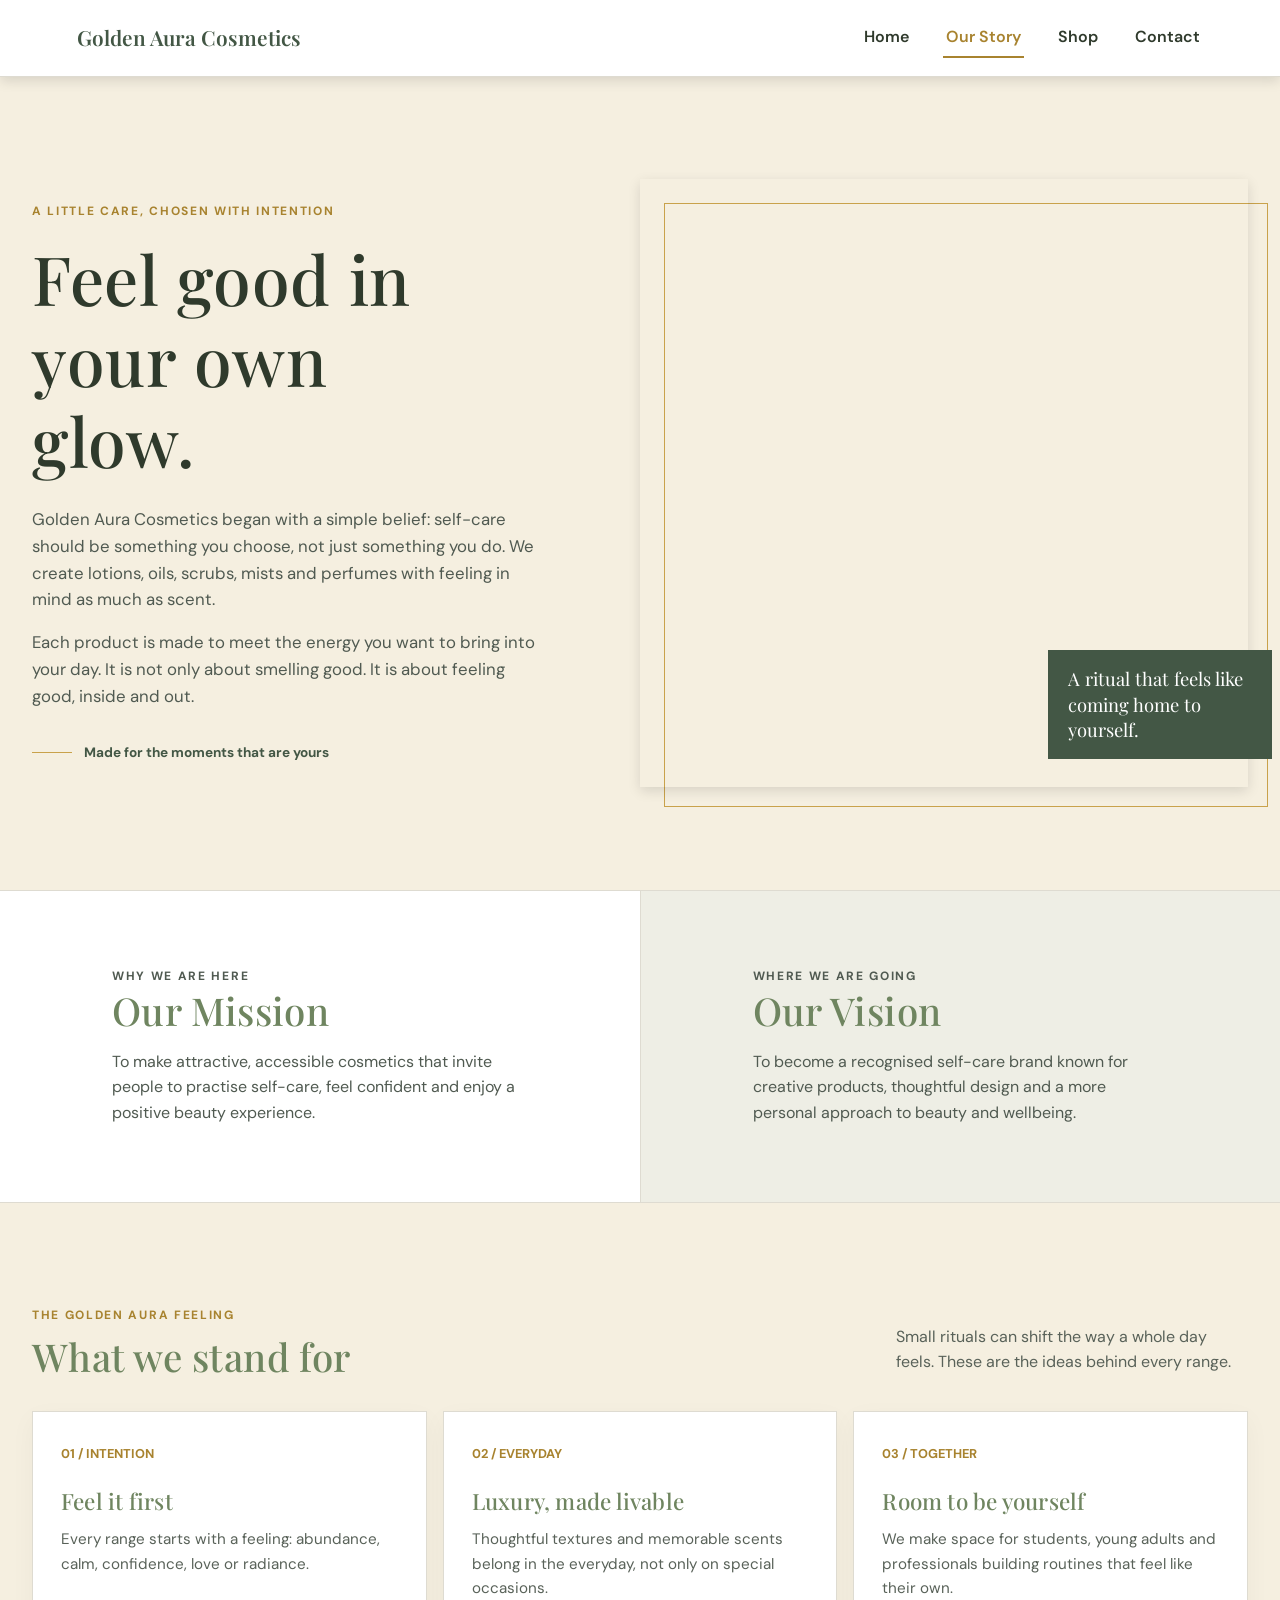
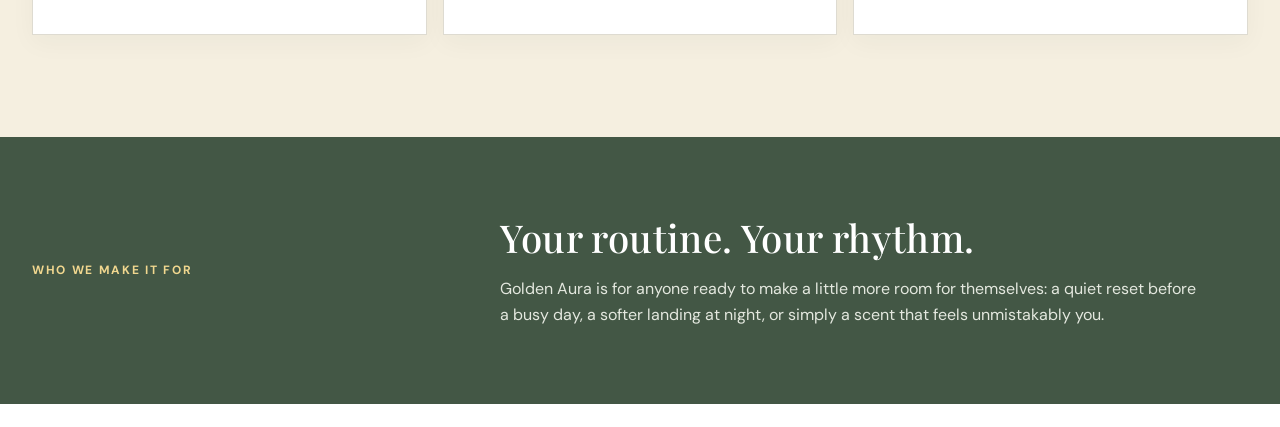
==== about.html @ 8b0e0ba7 "initial code" ====
<!DOCTYPE html>
<html lang="en">
<head>
  <meta charset="UTF-8">
  <meta name="viewport" content="width=device-width, initial-scale=1.0">
  <meta name="description" content="Meet Golden Aura Cosmetics and discover the intention behind our self-care rituals.">
  <title>Our Story | Golden Aura Cosmetics</title>
  <link rel="stylesheet" href="css/style.css">
</head>
<body>
  <header class="site-header">
    <a class="brand" href="Index.html">Golden Aura Cosmetics</a>
    <nav class="site-nav" aria-label="Main navigation">
      <ul>
        <li><a href="Index.html">Home</a></li>
        <li><a href="about.html" aria-current="page">Our Story</a></li>
        <li><a href="shop%20page.html">Shop</a></li>
        <li><a href="contact.html">Contact</a></li>
      </ul>
    </nav>
  </header>

  <main>
    <section class="story-hero" id="story" aria-labelledby="story-title">
      <div class="story-copy">
        <p class="eyebrow">A little care, chosen with intention</p>
        <h1 id="story-title">Feel good in your own glow.</h1>
        <p>Golden Aura Cosmetics began with a simple belief: self-care should be something you choose, not just something you do. We create lotions, oils, scrubs, mists and perfumes with feeling in mind as much as scent.</p>
        <p>Each product is made to meet the energy you want to bring into your day. It is not only about smelling good. It is about feeling good, inside and out.</p>
        <div class="hero-note">Made for the moments that are yours</div>
      </div>
      <figure class="story-image">
        <picture>
          <source media="(max-width: 480px)" srcset="https://images.unsplash.com/photo-1608571423902-eed4a5ad8108?auto=format&amp;fit=crop&amp;w=480&amp;q=80 480w, https://images.unsplash.com/photo-1608571423902-eed4a5ad8108?auto=format&amp;fit=crop&amp;w=720&amp;q=80 720w" sizes="calc(100vw - 2.5rem)">
          <source srcset="https://images.unsplash.com/photo-1608571423902-eed4a5ad8108?auto=format&amp;fit=crop&amp;w=800&amp;q=85 800w, https://images.unsplash.com/photo-1608571423902-eed4a5ad8108?auto=format&amp;fit=crop&amp;w=1200&amp;q=85 1200w, https://images.unsplash.com/photo-1608571423902-eed4a5ad8108?auto=format&amp;fit=crop&amp;w=1600&amp;q=85 1600w" sizes="(max-width: 768px) 42vw, 38vw">
          <img src="https://images.unsplash.com/photo-1608571423902-eed4a5ad8108?auto=format&amp;fit=crop&amp;w=1200&amp;q=85" alt="Amber serum bottle displayed in warm natural light" fetchpriority="high">
        </picture>
        <figcaption class="image-caption">A ritual that feels like coming home to yourself.</figcaption>
      </figure>
    </section>

    <section class="purpose-band" aria-label="Our purpose">
      <article class="purpose-panel">
        <p class="eyebrow">Why we are here</p>
        <h2>Our Mission</h2>
        <p>To make attractive, accessible cosmetics that invite people to practise self-care, feel confident and enjoy a positive beauty experience.</p>
      </article>
      <article class="purpose-panel">
        <p class="eyebrow">Where we are going</p>
        <h2>Our Vision</h2>
        <p>To become a recognised self-care brand known for creative products, thoughtful design and a more personal approach to beauty and wellbeing.</p>
      </article>
    </section>

    <section class="values-section" id="values" aria-labelledby="values-title">
      <div class="section-heading">
        <div>
          <p class="eyebrow">The Golden Aura feeling</p>
          <h2 id="values-title">What we stand for</h2>
        </div>
        <p>Small rituals can shift the way a whole day feels. These are the ideas behind every range.</p>
      </div>
      <div class="value-grid">
        <article class="value-card">
          <span>01 / INTENTION</span>
          <h3>Feel it first</h3>
          <p>Every range starts with a feeling: abundance, calm, confidence, love or radiance.</p>
        </article>
        <article class="value-card">
          <span>02 / EVERYDAY</span>
          <h3>Luxury, made livable</h3>
          <p>Thoughtful textures and memorable scents belong in the everyday, not only on special occasions.</p>
        </article>
        <article class="value-card">
          <span>03 / TOGETHER</span>
          <h3>Room to be yourself</h3>
          <p>We make space for students, young adults and professionals building routines that feel like their own.</p>
        </article>
      </div>
    </section>

    <section class="audience-band" id="community" aria-labelledby="audience-title">
      <p class="eyebrow">Who we make it for</p>
      <div class="audience-copy">
        <h2 id="audience-title">Your routine. Your rhythm.</h2>
        <p>Golden Aura is for anyone ready to make a little more room for themselves: a quiet reset before a busy day, a softer landing at night, or simply a scent that feels unmistakably you.</p>
      </div>
    </section>
  </main>

  <footer class="site-footer">
    <p>&copy; 2026 Golden Aura Cosmetics</p>
    <p>Beauty with a little more feeling.</p>
  </footer>
</body>
</html>
---- css/style.css ----
@import url("https://fonts.googleapis.com/css2?family=DM+Sans:wght@400;500;600;700&family=Playfair+Display:wght@500;600;700&display=swap");

:root {
  /* Brand colours and shared design values */
  --sage: #9caf88;
  --sage-dark: #6f8560;
  --sage-deep: #435745;
  --cream: #f5efe0;
  --gold: #c9a24b;
  --gold-dark: #a8832f;
  --text: #2f3a2c;
  --white: #ffffff;
  --line: #dedbd1;
  --font-main: "DM Sans", "Segoe UI", sans-serif;
  --font-display: "Playfair Display", Georgia, serif;
  --radius: 0.75rem;
  --shadow: 0 0.25rem 0.75rem rgba(0, 0, 0, 0.12);
}

/* Base styles keep spacing and images consistent on every page. */
*,
*::before,
*::after {
  margin: 0;
  padding: 0;
  box-sizing: border-box;
}

html {
  font-size: 100%;
  scroll-behavior: smooth;
}

body {
  display: flex;
  flex-direction: column;
  min-height: 100vh;
  margin: 0;
  color: var(--text);
  background: var(--cream);
  font-family: var(--font-main);
  font-size: 1rem;
  font-weight: 400;
  line-height: 1.6;
}

img {
  display: block;
  max-width: 100%;
  height: auto;
}

a {
  color: inherit;
}

a:hover {
  color: var(--gold-dark);
}

a:focus-visible,
button:focus-visible,
input:focus-visible,
textarea:focus-visible,
select:focus-visible {
  outline: 3px solid var(--gold-dark);
  outline-offset: 3px;
}

a:active {
  color: var(--sage-deep);
}

h1,
h2,
h3,
h4,
h5,
h6 {
  margin: 0 0 1rem;
  font-family: var(--font-display);
  font-weight: 600;
  line-height: 1.25;
  letter-spacing: 0.01em;
}

h1 {
  font-size: 2.25rem;
}

h2 {
  color: var(--sage-dark);
  font-size: 1.75rem;
}

h3 {
  font-size: 1.2rem;
}

h4 {
  font-size: 1.1rem;
}

h5 {
  font-size: 1rem;
}

h6 {
  font-size: 0.9rem;
}

p {
  margin-top: 0;
  margin-bottom: 1rem;
}

ul,
ol {
  margin-bottom: 1rem;
  padding-left: 1.5rem;
}

main {
  flex: 1;
  width: 100%;
}

main > section {
  width: min(100%, 75rem);
  margin: 0 auto;
  padding: 3rem 5%;
}

/* Shared header and navigation use Flexbox for wide and narrow screens. */
header {
  position: sticky;
  z-index: 10;
  top: 0;
  display: flex;
  align-items: center;
  justify-content: space-between;
  gap: 1.5rem;
  padding: 1rem 5%;
  color: var(--white);
  background: var(--sage);
  box-shadow: var(--shadow);
}

.logo h1 {
  margin: 0;
  color: var(--white);
  font-size: 1.6rem;
  letter-spacing: 0.05rem;
}

.logo {
  display: flex;
  align-items: center;
  gap: 0.75rem;
}

.logo img {
  width: 3.5rem;
  height: 3.5rem;
  object-fit: contain;
  background: var(--cream);
  border-radius: 50%;
}

nav ul {
  display: flex;
  align-items: center;
  gap: 1.25rem;
  margin: 0;
  padding: 0;
  list-style: none;
}

nav a {
  display: inline-block;
  padding: 0.4rem 0.2rem;
  color: var(--white);
  font-weight: 600;
  text-decoration: none;
  border-bottom: 0.15rem solid transparent;
  transition: color 180ms ease, border-color 180ms ease;
}

nav a:hover,
nav a:focus-visible {
  color: var(--cream);
  border-bottom-color: var(--gold);
}

nav a:active {
  color: var(--gold);
}

/* Home-page hero and call-to-action. */
main > .hero {
  max-width: none;
  padding: 5rem 5%;
  text-align: center;
  background: linear-gradient(135deg, var(--sage), var(--cream));
}

.hero h2 {
  color: var(--text);
  font-size: 2.5rem;
}

.hero p {
  max-width: 40rem;
  margin: 0 auto 1.5rem;
  font-size: 1.1rem;
}

.cta-button {
  display: inline-block;
  padding: 0.8rem 2rem;
  color: var(--white);
  background: var(--gold);
  border: 2px solid transparent;
  border-radius: 2rem;
  box-shadow: var(--shadow);
  font-weight: 700;
  text-decoration: none;
  transition: background-color 180ms ease, transform 180ms ease;
}

.cta-button:hover,
.cta-button:focus-visible {
  background: var(--gold-dark);
  transform: translateY(-0.15rem);
}

.cta-button:active {
  transform: translateY(0);
}

.intro,
.testimonials-preview {
  text-align: center;
}

.intro p {
  max-width: 50rem;
  margin-right: auto;
  margin-left: auto;
  text-align: left;
}

/* Card collections use Grid and collapse progressively at smaller widths. */
.value-cards,
.range-cards {
  display: grid;
  grid-template-columns: repeat(3, minmax(0, 1fr));
  gap: 1.5rem;
}

.value-card,
.range-card {
  padding: 1.5rem;
  background: var(--white);
  border: 1px solid var(--line);
  border-top: 0.3rem solid var(--gold);
  border-radius: var(--radius);
  box-shadow: var(--shadow);
  transition: transform 180ms ease, box-shadow 180ms ease;
}

.value-card:hover,
.range-card:hover {
  transform: translateY(-0.25rem);
  box-shadow: 0 0.5rem 1.2rem rgba(0, 0, 0, 0.18);
}

.value-card h3,
.range-card h3,
.faq-item h3 {
  color: var(--sage-dark);
}

blockquote {
  max-width: 45rem;
  margin: 0 auto 1rem;
  padding: 1.25rem 1.5rem;
  background: var(--white);
  border-left: 0.3rem solid var(--gold);
  border-radius: var(--radius);
  box-shadow: var(--shadow);
  font-style: italic;
}

.gift-sets ul,
.how-it-works ol {
  margin-left: 1.5rem;
}

.gift-sets li,
.how-it-works li {
  margin-bottom: 0.6rem;
}

.gift-sets li::marker,
.how-it-works li::marker {
  color: var(--gold-dark);
}

.faq-item {
  margin-bottom: 1rem;
  padding: 1.25rem 1.5rem;
  background: var(--white);
  border: 1px solid var(--line);
  border-radius: var(--radius);
  box-shadow: var(--shadow);
}

.faq-item p {
  margin-bottom: 0;
}

/* Newsletter and shared form controls. */
main > .newsletter {
  max-width: none;
  text-align: center;
  color: var(--white);
  background: var(--sage-dark);
}

.newsletter h2 {
  color: var(--white);
}

.newsletter form {
  display: flex;
  align-items: center;
  justify-content: center;
  flex-wrap: wrap;
  gap: 0.75rem;
  margin-top: 1rem;
}

.newsletter label {
  font-weight: 600;
}

input,
textarea,
select {
  max-width: 100%;
  padding: 0.7rem 0.85rem;
  color: var(--text);
  background: var(--white);
  border: 1px solid #a9b09f;
  border-radius: 0.35rem;
  font: inherit;
  transition: border-color 160ms ease, box-shadow 160ms ease;
}

input:hover,
textarea:hover,
select:hover {
  border-color: var(--sage-dark);
}

input:focus,
textarea:focus,
select:focus {
  border-color: var(--gold-dark);
  box-shadow: 0 0 0 3px rgba(201, 162, 75, 0.2);
}

input:active,
textarea:active,
select:active {
  border-color: var(--gold-dark);
}

.newsletter input[type="email"] {
  min-width: min(16rem, 100%);
  border-radius: 2rem;
}

button {
  padding: 0.75rem 1.4rem;
  color: var(--white);
  background: var(--sage-dark);
  border: 2px solid var(--sage-dark);
  border-radius: 0.4rem;
  font: inherit;
  font-weight: 700;
  cursor: pointer;
  transition: color 160ms ease, background-color 160ms ease, transform 160ms ease;
}

button:hover,
button:focus-visible {
  color: var(--text);
  background: var(--gold);
  border-color: var(--gold-dark);
}

button:active {
  transform: translateY(1px);
}

.newsletter button {
  background: var(--gold);
  border-color: var(--gold);
  border-radius: 2rem;
}

.newsletter button:hover,
.newsletter button:focus-visible {
  background: var(--gold-dark);
}

/* Footer layout keeps copyright and social links easy to scan. */
footer {
  padding: 1.5rem 5%;
  color: var(--cream);
  background: var(--text);
}

.footer-content {
  display: flex;
  align-items: center;
  justify-content: space-between;
  flex-wrap: wrap;
  gap: 1rem;
}

.footer-content p {
  margin-bottom: 0;
}

.social-links {
  display: flex;
  flex-wrap: wrap;
  gap: 1.25rem;
}

.social-links a {
  color: var(--cream);
  text-decoration: none;
  transition: color 160ms ease;
}

.social-links a:hover,
.social-links a:focus-visible {
  color: var(--gold);
}

.social-links a:active {
  color: var(--white);
}

/* Contact page uses a two-column information and message layout. */
body.contact-page main {
  display: grid;
  grid-template-columns: minmax(0, 0.8fr) minmax(0, 1.2fr);
  grid-template-areas: "intro intro" "details form" "social social";
  gap: 0 2rem;
  width: min(100%, 75rem);
  margin: 0 auto;
}

body.contact-page .page-intro {
  grid-area: intro;
  width: 100%;
  text-align: center;
}

.contact-details {
  grid-area: details;
}

.contact-details address {
  font-style: normal;
}

.contact-details ul {
  padding-left: 1.25rem;
}

.contact-form {
  grid-area: form;
}

.contact-form form,
.custom-order-form form {
  display: grid;
  gap: 0.85rem;
}

.contact-form label,
.custom-order-form fieldset > label {
  font-weight: 600;
}

.contact-form input,
.contact-form textarea,
.custom-order-form textarea,
.custom-order-form select {
  width: 100%;
}

.contact-form button {
  justify-self: start;
}

body.contact-page .social {
  grid-area: social;
  width: 100%;
  padding-top: 1rem;
  border-top: 1px solid var(--line);
}

/* Custom-order fieldsets form a clear, scannable grid. */
body.custom-order-page main {
  width: min(100%, 65rem);
  margin: 0 auto;
}

body.custom-order-page .page-intro {
  text-align: center;
}

.custom-order-form form {
  grid-template-columns: repeat(2, minmax(0, 1fr));
}

.custom-order-form fieldset {
  display: flex;
  flex-direction: column;
  gap: 0.65rem;
  min-width: 0;
  padding: 1.25rem;
  background: var(--white);
  border: 1px solid var(--line);
  border-radius: var(--radius);
}

.custom-order-form legend {
  padding: 0 0.4rem;
  color: var(--sage-dark);
  font-weight: 700;
}

.custom-order-form fieldset > label:has(input[type="checkbox"]) {
  font-weight: 400;
}

.custom-order-form input[type="checkbox"] {
  accent-color: var(--sage-dark);
}

.custom-order-form button {
  justify-self: start;
}

/* The About page keeps its story-focused composition within the shared theme. */
.site-header {
  position: relative;
  align-items: center;
  justify-content: space-between;
  gap: 2rem;
  padding: 1.1rem clamp(1.25rem, 6vw, 6rem);
  color: var(--text);
  background: var(--white);
  border-bottom: 1px solid var(--line);
}

.brand {
  color: var(--sage-deep);
  font-family: var(--font-display);
  font-size: 1.3rem;
  font-weight: 600;
  line-height: 1.2;
  text-decoration: none;
  white-space: nowrap;
}

.site-nav ul {
  justify-content: flex-end;
  gap: clamp(1rem, 2.4vw, 2rem);
}

.site-nav a {
  color: var(--text);
  border-bottom-width: 2px;
}

.site-nav a:hover,
.site-nav a:focus-visible,
.site-nav a[aria-current="page"] {
  color: var(--gold-dark);
  border-color: var(--gold-dark);
}

main > .story-hero {
  display: grid;
  grid-template-columns: minmax(0, 0.92fr) minmax(20rem, 1.08fr);
  grid-template-areas: "copy image";
  align-items: center;
  gap: clamp(2.5rem, 7vw, 7rem);
  width: min(100% - 3rem, 76rem);
  max-width: none;
  margin: 0 auto;
  padding: clamp(4rem, 8vw, 7.5rem) 0;
}

.story-copy {
  grid-area: copy;
}

.eyebrow {
  margin-bottom: 1rem;
  color: var(--gold-dark);
  font-size: 0.75rem;
  font-weight: 700;
  letter-spacing: 0.14em;
  text-transform: uppercase;
}

.story-copy h1,
.site-header h1,
.purpose-panel h2,
.values-section h2,
.audience-copy h2,
.value-card h3 {
  font-family: var(--font-display);
  font-weight: 500;
  line-height: 1.2;
}

.story-copy h1 {
  max-width: 11ch;
  margin-bottom: 1.5rem;
  font-size: clamp(2.7rem, 5.3vw, 5rem);
}

.story-copy > p:not(.eyebrow) {
  max-width: 37rem;
  color: #505a51;
  font-size: 1.05rem;
}

.hero-note {
  display: flex;
  align-items: center;
  gap: 0.75rem;
  margin-top: 2rem;
  color: var(--sage-deep);
  font-size: 0.85rem;
  font-weight: 700;
}

.hero-note::before {
  width: 2.5rem;
  height: 1px;
  background: var(--gold);
  content: "";
}

.story-image {
  position: relative;
  grid-area: image;
  min-height: 28rem;
  isolation: isolate;
}

.story-image::before {
  position: absolute;
  z-index: -1;
  top: 1.5rem;
  right: -1.25rem;
  bottom: -1.25rem;
  left: 1.5rem;
  border: 1px solid var(--gold);
  content: "";
}

.story-image img {
  width: 100%;
  height: 100%;
  min-height: 28rem;
  object-fit: cover;
  box-shadow: var(--shadow);
}

.image-caption {
  position: absolute;
  right: -1.5rem;
  bottom: 1.75rem;
  max-width: 14rem;
  padding: 1rem 1.25rem;
  color: var(--white);
  background: var(--sage-deep);
  font-family: var(--font-display);
  font-size: 1.15rem;
  line-height: 1.4;
}

main > .purpose-band {
  display: grid;
  grid-template-columns: repeat(2, minmax(0, 1fr));
  gap: 1px;
  width: 100%;
  max-width: none;
  padding: 0;
  background: var(--line);
  border-top: 1px solid var(--line);
  border-bottom: 1px solid var(--line);
}

.purpose-panel {
  padding: clamp(2.5rem, 6vw, 5rem) max(2rem, calc((100vw - 66rem) / 2));
  background: var(--white);
}

.purpose-panel:nth-child(2) {
  background: #eeeee5;
}

.purpose-panel h2,
.values-section h2,
.audience-copy h2 {
  margin-bottom: 1rem;
  font-size: clamp(1.9rem, 3vw, 2.75rem);
}

.purpose-panel p {
  max-width: 31rem;
  margin-bottom: 0;
  color: #505a51;
}

main > .values-section {
  width: min(100% - 3rem, 76rem);
  max-width: none;
  margin: 0 auto;
  padding: clamp(4rem, 8vw, 7rem) 0;
}

.section-heading {
  display: flex;
  align-items: end;
  justify-content: space-between;
  gap: 2rem;
  margin-bottom: 2rem;
}

.section-heading .eyebrow {
  margin-bottom: 0.5rem;
}

.section-heading h2 {
  margin-bottom: 0;
}

.section-heading > p {
  max-width: 22rem;
  margin-bottom: 0.25rem;
  color: #596259;
}

.value-grid {
  display: grid;
  grid-template-columns: repeat(3, minmax(0, 1fr));
  gap: 1rem;
}

.value-grid .value-card {
  min-height: 14rem;
  padding: 1.75rem;
  border: 1px solid var(--line);
  border-radius: 0;
  box-shadow: 0 0.5rem 1.5rem rgba(36, 49, 41, 0.04);
}

.value-grid .value-card:hover {
  transform: translateY(-0.25rem);
  box-shadow: var(--shadow);
}

.value-card span {
  display: inline-block;
  margin-bottom: 1.5rem;
  color: var(--gold-dark);
  font-size: 0.8rem;
  font-weight: 700;
}

.value-grid .value-card h3 {
  margin-bottom: 0.75rem;
  font-size: 1.4rem;
}

.value-grid .value-card p {
  margin-bottom: 0;
  color: #596259;
  font-size: 0.95rem;
}

main > .audience-band {
  display: grid;
  grid-template-columns: minmax(13rem, 0.72fr) minmax(0, 1.28fr);
  grid-template-areas: "label content";
  align-items: center;
  gap: 3rem;
  width: 100%;
  max-width: none;
  padding: clamp(3rem, 6vw, 5rem) max(1.5rem, calc((100vw - 76rem) / 2));
  color: var(--white);
  background: var(--sage-deep);
}

.audience-copy {
  grid-area: content;
  max-width: 44rem;
}

.audience-band .eyebrow {
  grid-area: label;
  align-self: center;
  margin: 0;
  color: #f1d78f;
}

.audience-copy h2 {
  color: var(--white);
}

.audience-copy p {
  margin-bottom: 0;
  color: #e4e8df;
}

.site-footer {
  display: flex;
  align-items: center;
  justify-content: space-between;
  gap: 1rem;
  padding: 1.5rem clamp(1.25rem, 6vw, 6rem);
  color: #566057;
  background: var(--white);
  font-size: 0.85rem;
}

.site-footer p {
  margin: 0;
}

/* Shop page centres the brand image while keeping it within the viewport. */
.shop-page main {
  display: grid;
  place-items: center;
  min-height: 70vh;
  padding: 2rem;
}

.shop-brand {
  display: grid;
  justify-items: center;
  gap: 1.5rem;
  width: min(100%, 34rem);
  padding: 2rem;
  text-align: center;
  background: var(--white);
  border: 1px solid var(--gold);
  border-radius: var(--radius);
  box-shadow: var(--shadow);
}

.shop-brand img {
  width: min(100%, 31.25rem);
  aspect-ratio: 1;
  object-fit: contain;
}

.shop-brand h2 {
  margin: 0;
  color: var(--sage-dark);
}

/* Smaller desktop and landscape tablet screens use a roomier two-card grid. */
@media (max-width: 1024px) {
  .range-cards {
    grid-template-columns: repeat(2, minmax(0, 1fr));
  }
}

/* Tablet: navigation, cards and multi-column page areas become compact. */
@media (max-width: 768px) {
  header {
    flex-direction: column;
    gap: 0.75rem;
    text-align: center;
  }

  nav ul {
    justify-content: center;
    flex-wrap: wrap;
    gap: 0.5rem 1rem;
  }

  .site-header {
    align-items: center;
  }

  .site-nav ul {
    justify-content: center;
  }

  .hero h2 {
    font-size: 2rem;
  }

  .value-cards,
  .range-cards {
    grid-template-columns: repeat(2, minmax(0, 1fr));
  }

  .footer-content {
    flex-direction: column;
    text-align: center;
  }

  body.contact-page main {
    grid-template-columns: minmax(0, 1fr);
    grid-template-areas: "intro" "details" "form" "social";
    width: min(100%, 48rem);
  }

  .contact-details,
  .contact-form {
    width: 100%;
  }

  .custom-order-form form {
    grid-template-columns: minmax(0, 1fr);
  }

  main > .story-hero {
    grid-template-columns: minmax(0, 1fr) minmax(14rem, 0.9fr);
    gap: 1.5rem;
  }

  .story-image,
  .story-image img {
    min-height: 23rem;
  }

  .section-heading {
    align-items: flex-start;
    flex-direction: column;
    gap: 1rem;
  }

  main > .audience-band {
    grid-template-columns: minmax(0, 1fr);
    grid-template-areas: "label" "content";
    gap: 1rem;
  }
}

/* Mobile: stack content, simplify navigation and keep controls full-width. */
@media (max-width: 480px) {
  h2 {
    font-size: 1.4rem;
  }

  .logo h1 {
    font-size: 1.3rem;
  }

  nav ul {
    display: grid;
    grid-template-columns: repeat(2, minmax(0, 1fr));
    justify-content: stretch;
    gap: 0.35rem 0.75rem;
  }

  nav a {
    font-size: 0.9rem;
  }

  main > section {
    padding: 2rem 5%;
  }

  main > .hero {
    padding: 3rem 5%;
  }

  .hero h2 {
    font-size: 1.7rem;
  }

  .value-cards,
  .range-cards,
  .value-grid {
    grid-template-columns: minmax(0, 1fr);
  }

  .newsletter form,
  .footer-content,
  .site-footer {
    align-items: stretch;
    flex-direction: column;
  }

  .newsletter input[type="email"],
  .newsletter button {
    width: 100%;
  }

  .contact-form button,
  .custom-order-form button {
    width: 100%;
  }

  main > .story-hero {
    grid-template-columns: minmax(0, 1fr);
    grid-template-areas: "copy" "image";
    width: min(100% - 2.5rem, 34rem);
    gap: 2rem;
    padding: 3.25rem 0 4rem;
  }

  .story-copy h1 {
    max-width: 12ch;
    font-size: clamp(2.65rem, 12vw, 3.5rem);
  }

  .story-copy > p:not(.eyebrow) {
    font-size: 1rem;
  }

  .story-image,
  .story-image img {
    min-height: 20rem;
  }

  .story-image::before {
    right: -0.5rem;
    bottom: -0.5rem;
    left: 0.75rem;
  }

  .image-caption {
    right: -0.25rem;
    bottom: 1rem;
    max-width: 12rem;
    font-size: 1rem;
  }

  main > .purpose-band {
    grid-template-columns: minmax(0, 1fr);
  }

  .purpose-panel {
    padding: 2.5rem 1.5rem;
  }

  main > .values-section {
    width: min(100% - 2.5rem, 34rem);
    padding: 4rem 0;
  }

  .value-grid .value-card {
    min-height: 0;
  }

  main > .audience-band {
    padding: 3rem 1.25rem;
  }

  .site-footer {
    align-items: flex-start;
    padding: 1.25rem;
  }

  .shop-page main {
    min-height: 60vh;
    padding: 1rem;
  }

  .shop-brand {
    padding: 1.25rem;
  }
}

/* Honour visitors who prefer reduced motion. */
@media (prefers-reduced-motion: reduce) {
  *,
  *::before,
  *::after {
    scroll-behavior: auto !important;
    transition-duration: 0.01ms !important;
  }
}
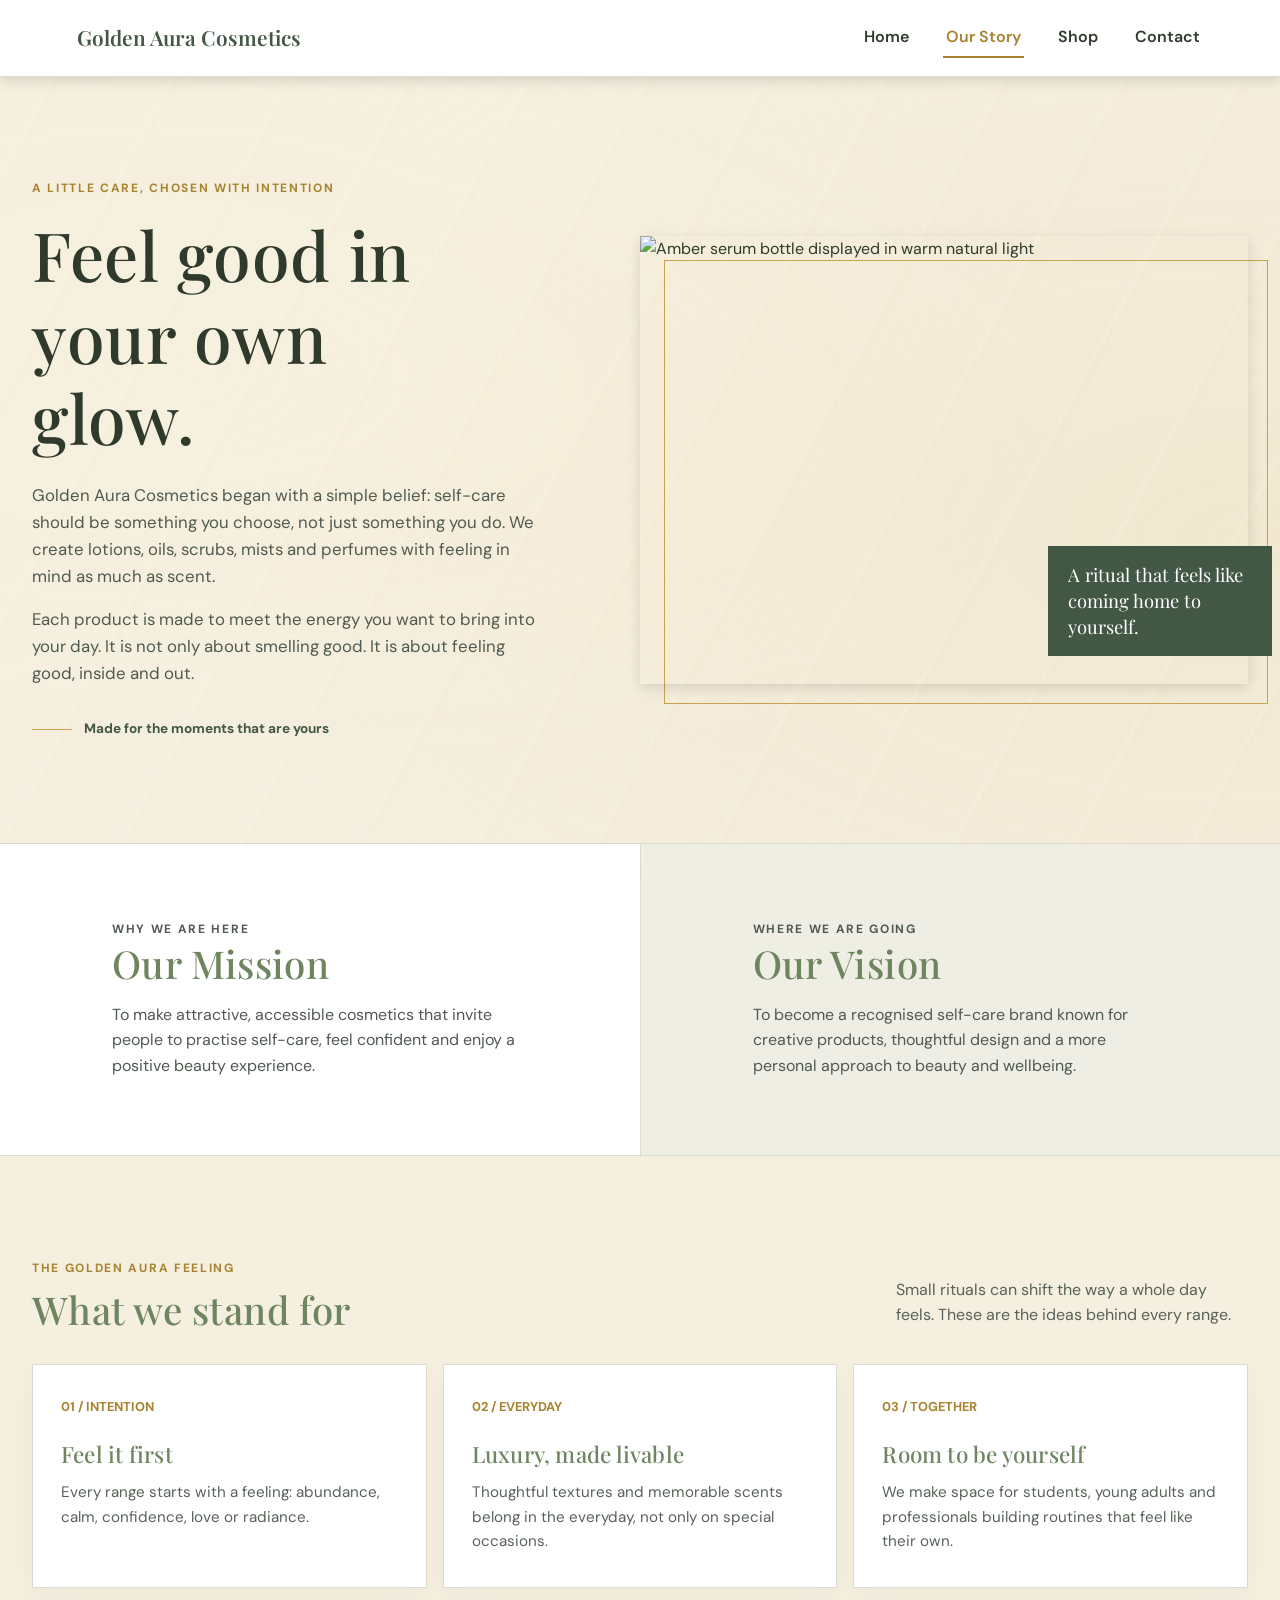
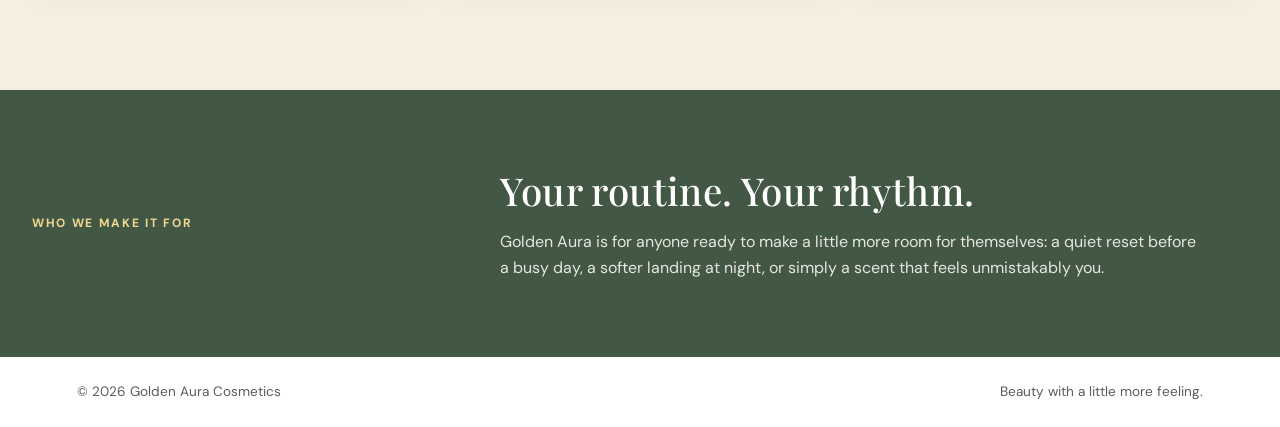
==== commit e09a6700: "added some java script coding of roses floating in the bacground" ====
--- a/about.html
+++ b/about.html
@@ -5,16 +5,21 @@
   <meta name="viewport" content="width=device-width, initial-scale=1.0">
   <meta name="description" content="Meet Golden Aura Cosmetics and discover the intention behind our self-care rituals.">
   <title>Our Story | Golden Aura Cosmetics</title>
+  <link rel="canonical" href="https://emgpsd.github.io/wede5020-2026-part-3-st10526409/about.html">
+  <link rel="preconnect" href="https://fonts.googleapis.com">
+  <link rel="preconnect" href="https://fonts.gstatic.com" crossorigin>
+  <link rel="stylesheet" href="https://fonts.googleapis.com/css2?family=DM+Sans:wght@400;500;600;700&amp;family=Playfair+Display:wght@500;600;700&amp;display=swap">
   <link rel="stylesheet" href="css/style.css">
 </head>
 <body>
+  <div class="shimmer-bg-container" id="bgRoseContainer" aria-hidden="true"></div>
   <header class="site-header">
-    <a class="brand" href="Index.html">Golden Aura Cosmetics</a>
+    <a class="brand" href="index.html">Golden Aura Cosmetics</a>
     <nav class="site-nav" aria-label="Main navigation">
       <ul>
-        <li><a href="Index.html">Home</a></li>
+        <li><a href="index.html">Home</a></li>
         <li><a href="about.html" aria-current="page">Our Story</a></li>
-        <li><a href="shop%20page.html">Shop</a></li>
+        <li><a href="products/services.html">Shop</a></li>
         <li><a href="contact.html">Contact</a></li>
       </ul>
     </nav>
@@ -92,5 +97,6 @@
     <p>&copy; 2026 Golden Aura Cosmetics</p>
     <p>Beauty with a little more feeling.</p>
   </footer>
+  <script src="js/roses.js"></script>
 </body>
 </html>
--- a/css/style.css
+++ b/css/style.css
@@ -1,5 +1,3 @@
-@import url("https://fonts.googleapis.com/css2?family=DM+Sans:wght@400;500;600;700&family=Playfair+Display:wght@500;600;700&display=swap");
-
 :root {
   /* Brand colours and shared design values */
   --sage: #9caf88;
@@ -17,7 +15,7 @@
   --shadow: 0 0.25rem 0.75rem rgba(0, 0, 0, 0.12);
 }
 
-/* Base styles keep spacing and images consistent on every page. */
+/* Base / keep spacing and images consistent on every page. */
 *,
 *::before,
 *::after {
@@ -42,6 +40,107 @@
   font-size: 1rem;
   font-weight: 400;
   line-height: 1.6;
+}
+
+header,
+footer {
+  position: relative;
+  z-index: 1;
+}
+
+main > section > * {
+  position: relative;
+  z-index: 1;
+}
+
+.shimmer-bg-container {
+  position: fixed;
+  z-index: 0;
+  inset: 0;
+  overflow: hidden;
+  pointer-events: none;
+}
+
+.shimmer-bg-container::before {
+  position: absolute;
+  z-index: 0;
+  inset: -45%;
+  background-image:
+    repeating-linear-gradient(118deg, transparent 0 42px, rgba(255, 246, 208, 0.1) 45px, rgba(255, 255, 255, 0.24) 47px, rgba(236, 195, 91, 0.08) 51px, transparent 57px 105px),
+    radial-gradient(ellipse at 30% 45%, rgba(255, 248, 217, 0.38), transparent 38%),
+    radial-gradient(ellipse at 75% 55%, rgba(218, 172, 69, 0.2), transparent 42%);
+  content: "";
+  opacity: 0.48;
+  animation: shimmer-drift 16s ease-in-out infinite alternate;
+}
+
+.rose-shimmer {
+  position: absolute;
+  z-index: 1;
+  width: var(--sparkle-size);
+  height: var(--sparkle-size);
+  border-radius: 50%;
+  background: #fff9db;
+  box-shadow: 0 0 0.45rem 0.12rem rgba(255, 232, 153, 0.8);
+  opacity: 0;
+  animation: sparkle-twinkle var(--sparkle-duration) ease-in-out var(--sparkle-delay) infinite;
+}
+
+.gold-rose {
+  position: absolute;
+  z-index: 2;
+  bottom: -4rem;
+  width: var(--rose-size);
+  height: var(--rose-size);
+  background-image: url("../assets/gold-rose.svg");
+  background-repeat: no-repeat;
+  background-size: contain;
+  opacity: 0;
+  animation: rose-float var(--rose-duration) ease-in-out var(--rose-delay) infinite;
+  filter: drop-shadow(0 0 0.25rem rgba(132, 83, 13, 0.3));
+  will-change: transform, opacity;
+}
+
+@keyframes rose-float {
+  0% {
+    opacity: 0;
+    transform: translate3d(0, 0, 0) scale(0.45) rotate(0deg);
+  }
+  20%,
+  80% {
+    opacity: var(--rose-opacity, 0.55);
+    filter: drop-shadow(0 0 0.65rem rgba(201, 162, 75, 0.85)) brightness(1.12);
+  }
+  50% {
+    opacity: 0.42;
+    transform: translate3d(var(--rose-sway, 0), -55vh, 0) scale(0.75) rotate(180deg);
+    filter: drop-shadow(0 0 0.4rem rgba(168, 131, 47, 0.55)) brightness(1.04);
+  }
+  100% {
+    opacity: 0;
+    transform: translate3d(0, -110vh, 0) scale(1) rotate(60deg);
+  }
+}
+
+@keyframes shimmer-drift {
+  from {
+    transform: translate3d(-3%, 2%, 0) rotate(-8deg);
+  }
+  to {
+    transform: translate3d(3%, -2%, 0) rotate(-8deg);
+  }
+}
+
+@keyframes sparkle-twinkle {
+  0%,
+  100% {
+    opacity: 0.08;
+    transform: scale(0.55);
+  }
+  50% {
+    opacity: 0.9;
+    transform: scale(1.25);
+  }
 }
 
 img {
@@ -320,6 +419,180 @@
   margin-bottom: 0;
 }
 
+.faq-item summary {
+  color: var(--sage-deep);
+  font-weight: 700;
+  cursor: pointer;
+}
+
+.faq-item[open] summary {
+  margin-bottom: 0.75rem;
+}
+
+.product-browser {
+  width: min(100%, 75rem);
+  margin: 0 auto;
+  padding: 1.5rem 0 3rem;
+}
+
+.product-catalog {
+  width: min(100% - 2.5rem, 60rem);
+  margin: 0 auto;
+  padding: 0;
+  text-align: center;
+}
+
+.product-catalog img {
+  width: 100%;
+  height: auto;
+  border-radius: var(--radius);
+  box-shadow: var(--shadow);
+}
+
+.product-catalog figcaption {
+  margin-top: 0.5rem;
+  color: var(--sage-deep);
+  font-size: 0.9rem;
+}
+
+.product-controls {
+  display: grid;
+  grid-template-columns: repeat(2, minmax(0, 1fr));
+  gap: 1rem;
+}
+
+.product-controls label {
+  display: block;
+  margin-bottom: 0.35rem;
+  font-weight: 700;
+}
+
+.product-controls input,
+.product-controls select {
+  width: 100%;
+}
+
+.product-results {
+  min-height: 1.6em;
+  margin: 1rem 0;
+}
+
+.product-card {
+  display: flex;
+  flex-direction: column;
+  align-items: flex-start;
+  gap: 0.75rem;
+}
+
+.product-card h3,
+.product-card p {
+  margin: 0;
+}
+
+.product-card > a {
+  margin-top: auto;
+  color: var(--sage-deep);
+  font-weight: 700;
+}
+
+.product-price {
+  font-weight: 700;
+}
+
+.product-image-button {
+  display: block;
+  width: 100%;
+  padding: 0;
+  overflow: hidden;
+  background: transparent;
+  border: 0;
+}
+
+.product-image-button:hover,
+.product-image-button:focus-visible {
+  background: transparent;
+  border: 0;
+}
+
+.product-image-button img {
+  width: 100%;
+  aspect-ratio: 3 / 2;
+  object-fit: cover;
+  transition: transform 180ms ease;
+}
+
+.product-image-button:hover img,
+.product-image-button:focus-visible img {
+  transform: scale(1.04);
+}
+
+.lightbox {
+  width: min(92vw, 56rem);
+  max-width: none;
+  max-height: 90vh;
+  margin: auto;
+  padding: 1rem;
+  color: var(--text);
+  background: var(--white);
+  border: 1px solid var(--line);
+  border-radius: var(--radius);
+  box-shadow: var(--shadow);
+}
+
+.lightbox::backdrop {
+  background: rgba(25, 32, 24, 0.78);
+}
+
+.lightbox form {
+  display: flex;
+  justify-content: flex-end;
+  margin-bottom: 0.5rem;
+}
+
+.lightbox img {
+  width: 100%;
+  max-height: 72vh;
+  object-fit: contain;
+}
+
+.lightbox p {
+  margin: 0.75rem 0 0;
+  font-weight: 700;
+}
+
+.enquiry-result {
+  margin-top: 1.5rem;
+  padding: 1.25rem;
+  background: var(--white);
+  border: 1px solid var(--line);
+  border-left: 0.3rem solid var(--gold);
+  border-radius: var(--radius);
+}
+
+.estimate-warning {
+  padding: 0.75rem;
+  color: #6b3b00;
+  background: #fff3d6;
+  border-radius: 0.35rem;
+}
+
+.enquiry-result[hidden] {
+  display: none;
+}
+
+.range-options {
+  display: grid;
+  gap: 0.4rem;
+}
+
+.range-options label {
+  font-weight: 400;
+}
+
+.range-options input {
+  accent-color: var(--sage-dark);
+}
+
 /* Newsletter and shared form controls. */
 main > .newsletter {
   max-width: none;
@@ -459,8 +732,8 @@
 /* Contact page uses a two-column information and message layout. */
 body.contact-page main {
   display: grid;
-  grid-template-columns: minmax(0, 0.8fr) minmax(0, 1.2fr);
-  grid-template-areas: "intro intro" "details form" "social social";
+  grid-template-columns: minmax(0, 1fr);
+  grid-template-areas: "intro" "location" "form" "social";
   gap: 0 2rem;
   width: min(100%, 75rem);
   margin: 0 auto;
@@ -472,8 +745,31 @@
   text-align: center;
 }
 
+.contact-location {
+  grid-area: location;
+  display: grid;
+  grid-template-columns: minmax(0, 1.2fr) minmax(16rem, 0.8fr);
+  align-items: stretch;
+  gap: 2rem;
+  width: 100%;
+}
+
+.map-section {
+  min-width: 0;
+  min-height: 22rem;
+}
+
+.map-section iframe {
+  display: block;
+  width: 100%;
+  height: 100%;
+  min-height: 22rem;
+  border: 0;
+  border-radius: var(--radius);
+}
+
 .contact-details {
-  grid-area: details;
+  min-width: 0;
 }
 
 .contact-details address {
@@ -855,10 +1151,8 @@
 
 /* Shop page centres the brand image while keeping it within the viewport. */
 .shop-page main {
-  display: grid;
-  place-items: center;
-  min-height: 70vh;
-  padding: 2rem;
+  min-height: 0;
+  padding: 0;
 }
 
 .shop-brand {
@@ -890,6 +1184,10 @@
   .range-cards {
     grid-template-columns: repeat(2, minmax(0, 1fr));
   }
+
+  .product-controls {
+    grid-template-columns: minmax(0, 1fr);
+  }
 }
 
 /* Tablet: navigation, cards and multi-column page areas become compact. */
@@ -930,8 +1228,18 @@
 
   body.contact-page main {
     grid-template-columns: minmax(0, 1fr);
-    grid-template-areas: "intro" "details" "form" "social";
+    grid-template-areas: "intro" "location" "form" "social";
     width: min(100%, 48rem);
+  }
+
+  .contact-location {
+    grid-template-columns: minmax(0, 1fr);
+    gap: 1.25rem;
+  }
+
+  .map-section,
+  .map-section iframe {
+    min-height: 18rem;
   }
 
   .contact-details,
@@ -1101,4 +1409,129 @@
     scroll-behavior: auto !important;
     transition-duration: 0.01ms !important;
   }
-}
+
+  .shimmer-bg-container {
+    display: none;
+  }
+}
+
+.field-error {
+  display: block;
+  color: #b3261e;
+  font-size: 0.875rem;
+  margin-top: 0.25rem;
+  min-height: 1.2em;
+}
+ 
+input.invalid,
+textarea.invalid,
+select.invalid {
+  border: 0.125rem solid #b3261e;
+}
+ 
+.form-success {
+  margin-top: 1rem;
+  padding: 0.75rem 1rem;
+  border-left: 0.3rem solid #c9a24b; /* gold accent */
+  background-color: #eef3e8;         /* soft sage tint */
+  border-radius: 0.5rem;
+}
+ .map-container {
+  max-width: 100%;
+  border-radius: 0.75rem;
+  overflow: hidden;
+  box-shadow: 0 0.25rem 0.75rem rgba(0, 0, 0, 0.12);
+}
+
+#map {
+  width: 100%;
+  height: 25rem;
+}
+
+.map-fallback {
+  font-size: 0.875rem;
+  margin-top: 0.5rem;
+}
+
+@media (max-width: 480px) {
+  #map {
+    height: 18rem;
+  }
+}
+/* Main Banner Container */
+.beauty-banner {
+    position: relative;
+    width: 100%;
+    height: 450px; /* Adjust banner height here */
+    background-color: #0d0d0d;
+    /* Sophisticated wallpaper pattern of gold roses */
+    background-image: url('data:image/svg+xml;utf8,<svg xmlns="http://w3.org" width="60" height="60" viewBox="0 0 64 64"><path d="M32,2C22.1,2,14,10.1,14,20c0,5.3,2.3,10.1,6,13.4C15.4,36.7,12,41.9,12,48c0,1.1,0.9,2,2,2h36c1.1,0,2-0.9,2-2c0-6.1-3.4-11.3-8-14.6c3.7-3.3,6-8.1,6-13.4C50,10.1,41.9,2,32,2z" fill="%23d4af37" fill-opacity="0.07"/></svg>');
+    background-size: 80px 80px;
+    display: flex;
+    flex-direction: column;
+    justify-content: center;
+    align-items: center;
+    overflow: hidden; /* Locks the shimmer inside the banner boundary */
+    border-bottom: 3px solid #d4af37;
+    box-shadow: inset 0 0 100px rgba(0,0,0,0.8);
+}
+
+/* Banner Text Styles */
+.banner-content {
+    z-index: 2; /* Keeps text layered safely above the shimmer layer */
+    text-align: center;
+    font-family: 'Playfair Display', 'Georgia', serif;
+}
+
+.banner-title {
+    font-size: 3.5rem;
+    color: #ffffff;
+    letter-spacing: 5px;
+    text-transform: uppercase;
+    margin: 0 0 10px 0;
+    /* Elegant gold metallic gradient text */
+    background: linear-gradient(90deg, #aa771c, #f3e5ab, #efd07b, #aa771c);
+    -webkit-background-clip: text;
+    -webkit-text-fill-color: transparent;
+}
+
+.banner-subtitle {
+    font-size: 1.2rem;
+    color: #d4af37;
+    letter-spacing: 3px;
+    text-transform: uppercase;
+    margin: 0;
+    opacity: 0.8;
+}
+
+/* ✨ THE SHIMMER BACKGROUND EFFECT ✨ */
+.beauty-banner::after {
+    content: '';
+    position: absolute;
+    top: 0;
+    left: -150%;
+    width: 50%;
+    height: 100%;
+    background: linear-gradient(
+        to right, 
+        rgba(214, 175, 55, 0) 0%, 
+        rgba(255, 235, 160, 0.25) 50%, 
+        rgba(214, 175, 55, 0) 100%
+    );
+    transform: skewX(-30deg); /* Angles the shimmering light strip */
+    animation: bannerShimmer 6s infinite linear;
+    z-index: 1;
+}
+
+/* Shimmer Light Animation Sweep */
+@keyframes bannerShimmer {
+    0% {
+        left: -150%;
+    }
+    40% {
+        left: 150%;
+    }
+    100% {
+        left: 150%;
+    }
+}
